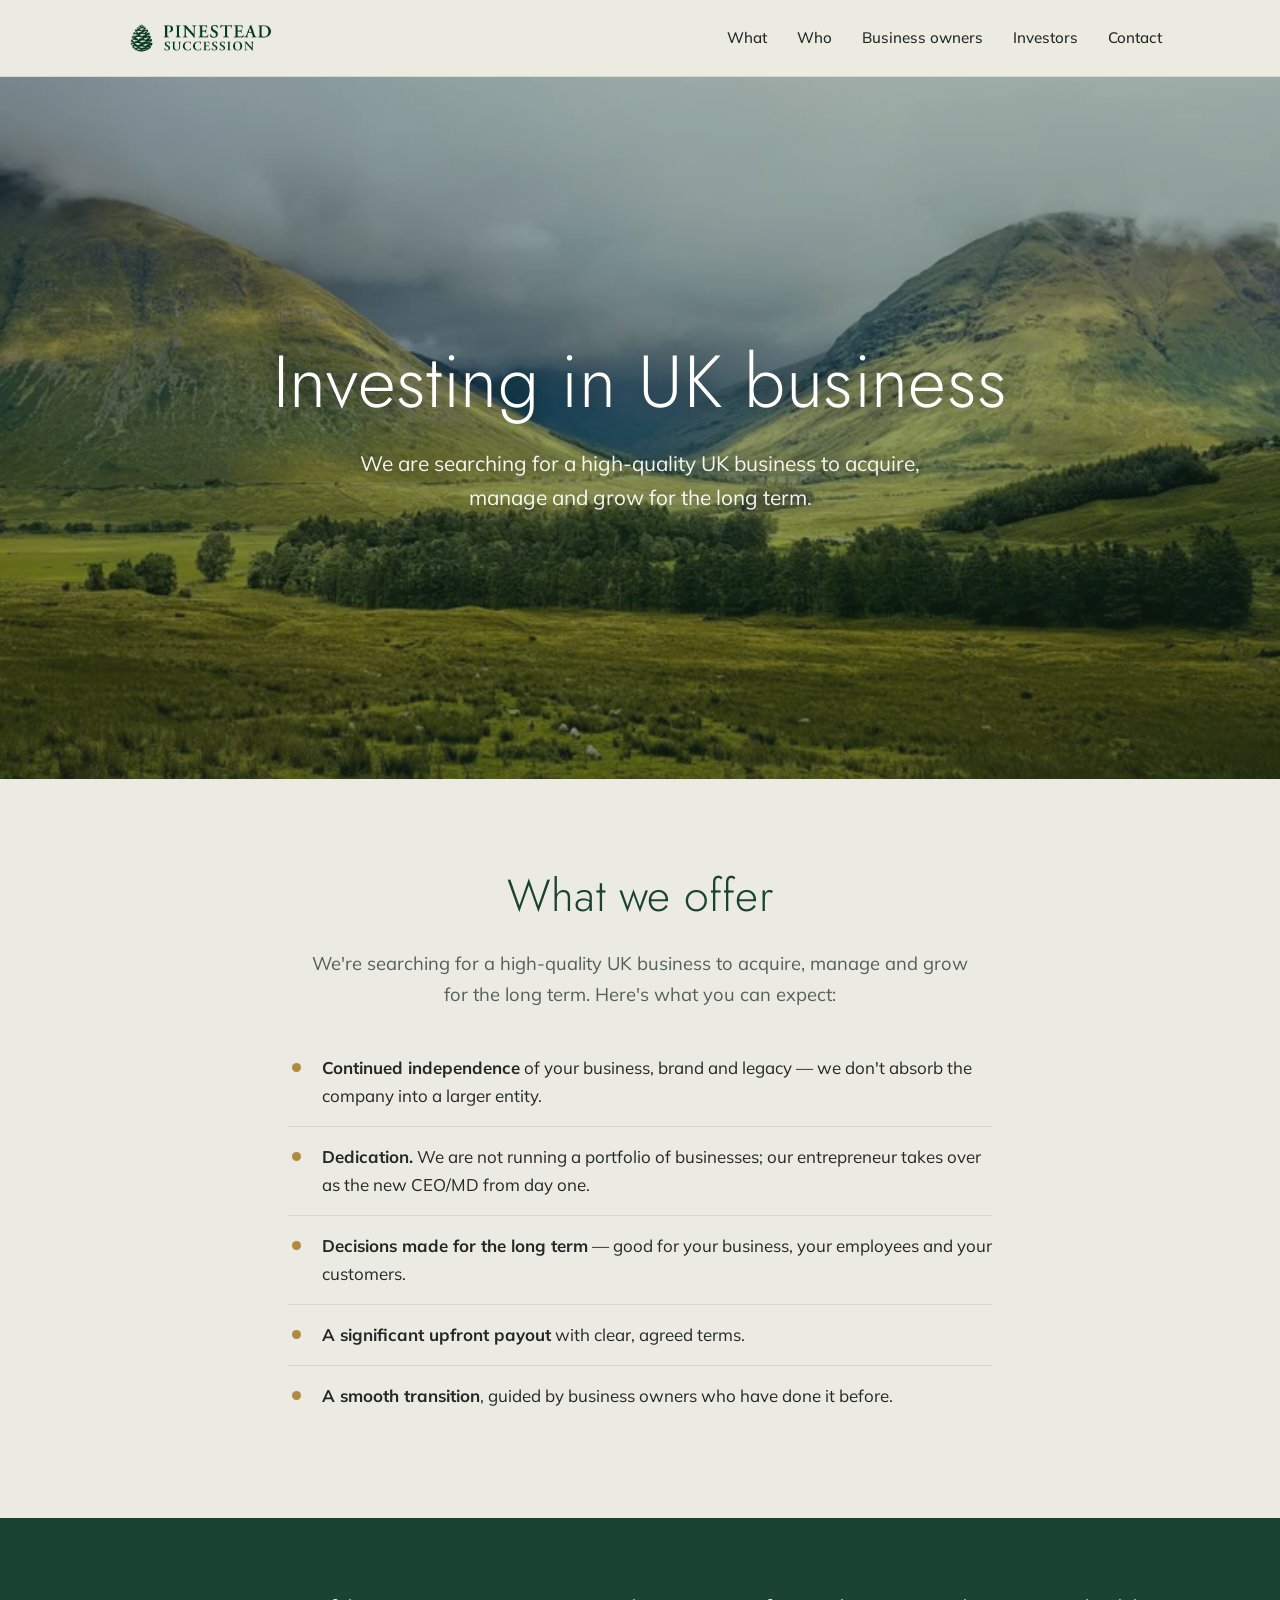
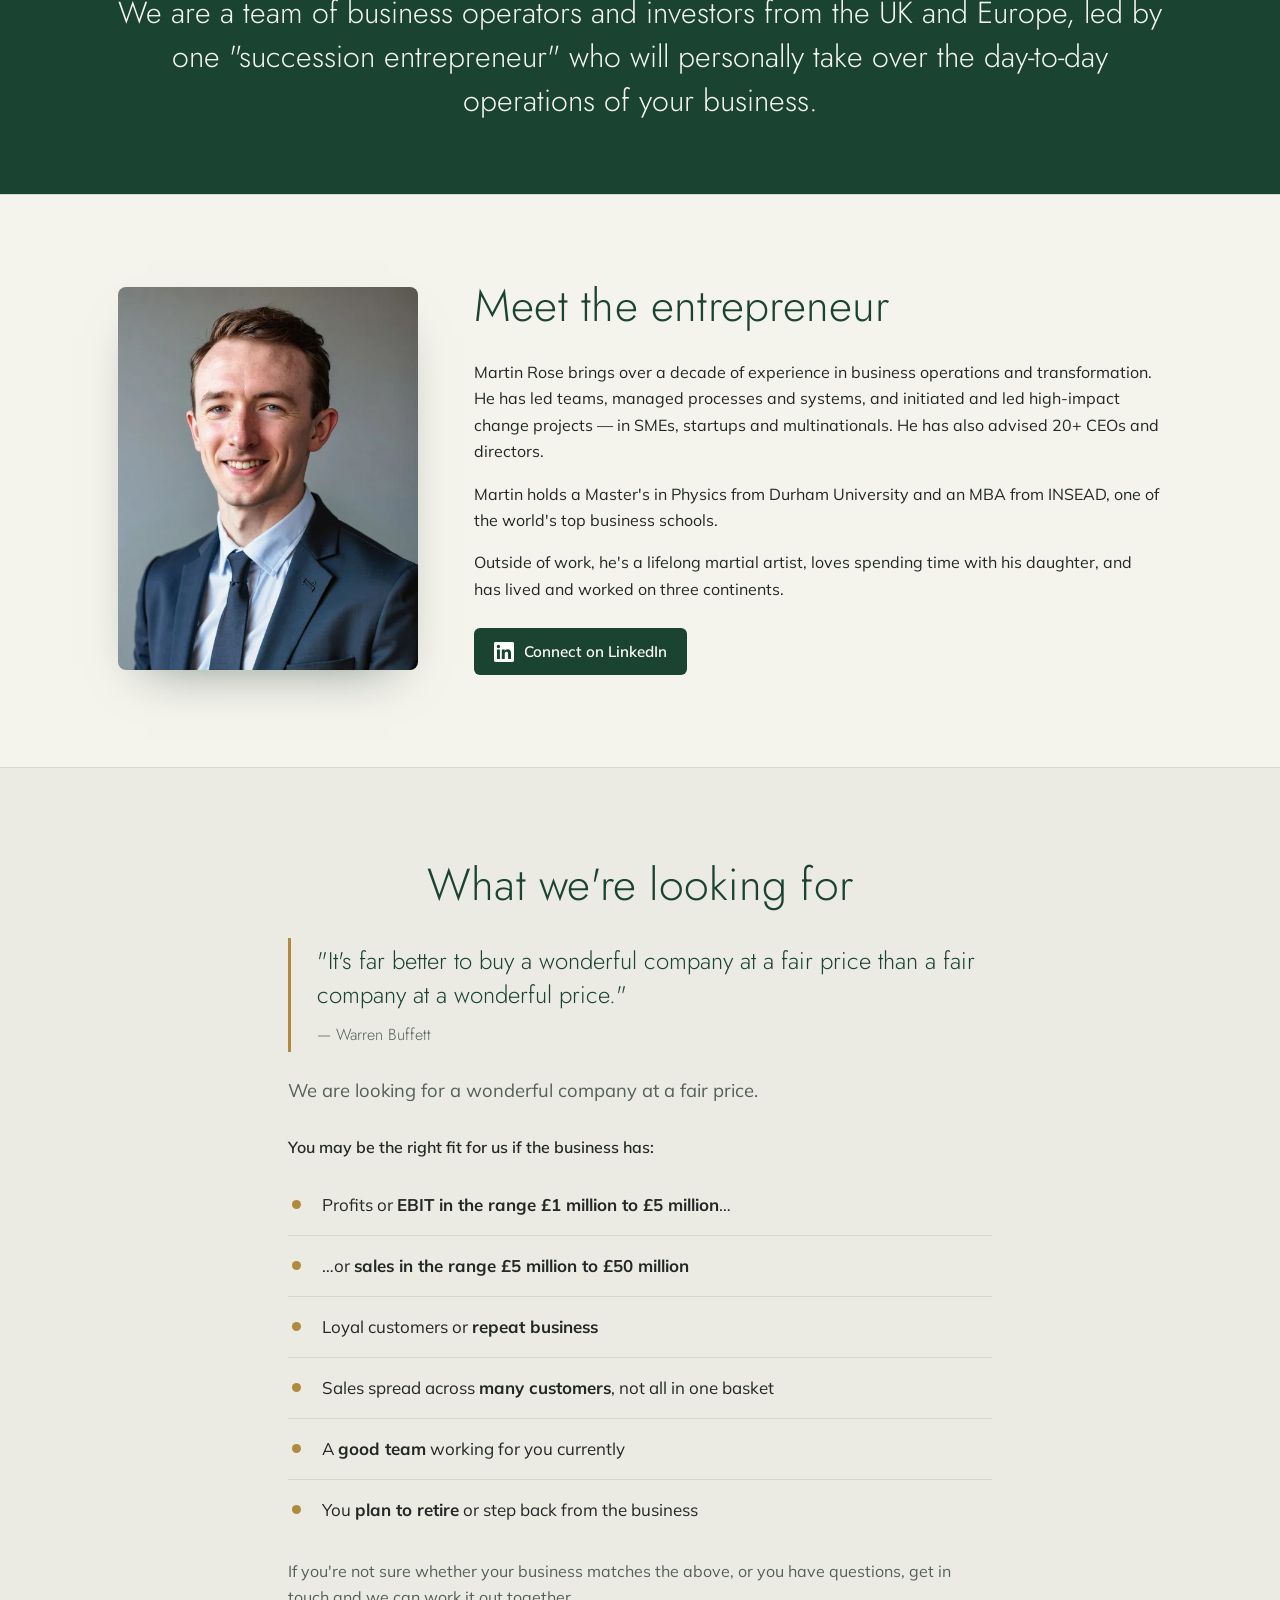
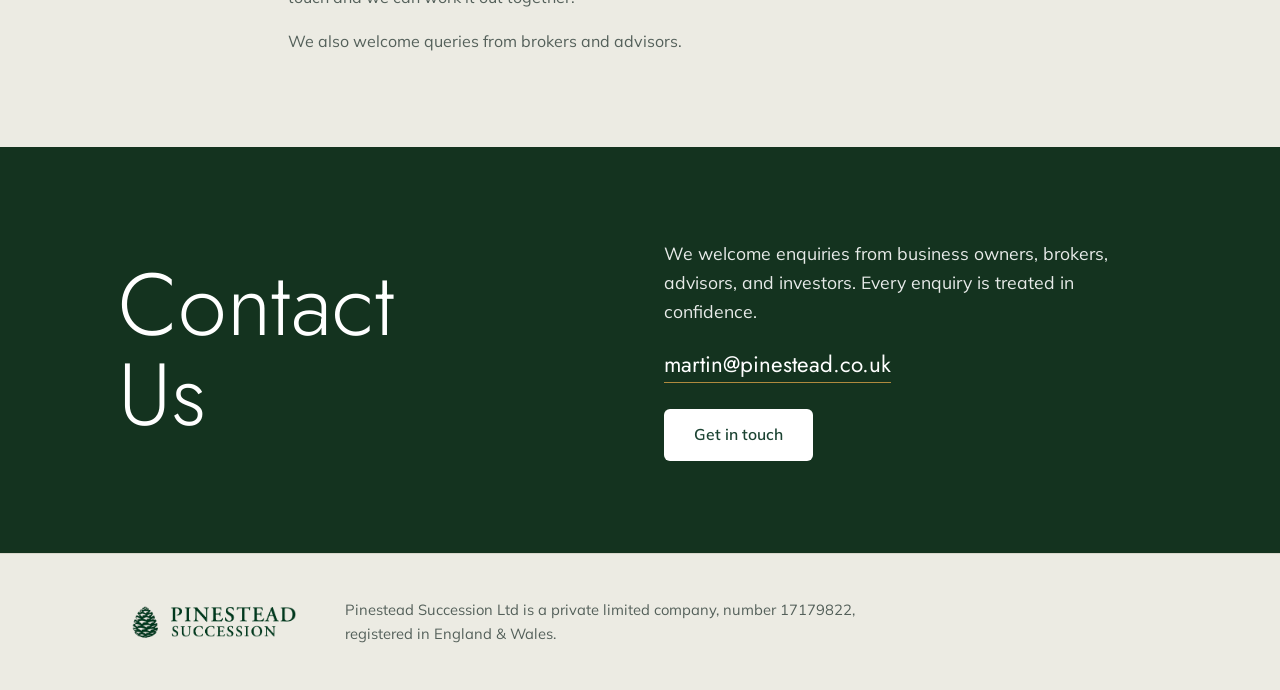
==== index.html @ ca2879f0 "Initial Pinestead Succession site Static HTML/CSS site to replace the Squarespace build: - Home (Wha" ====
<!DOCTYPE html>
<html lang="en">
<head>
  <meta charset="UTF-8" />
  <meta name="viewport" content="width=device-width, initial-scale=1.0" />
  <title>Pinestead Succession — Investing in UK business</title>
  <meta name="description" content="Pinestead Succession is searching for a high-quality UK business to acquire, manage and grow for the long term." />
  <link rel="icon" href="assets/pinestead-favicon.png" />
  <link rel="preconnect" href="https://fonts.googleapis.com" />
  <link rel="preconnect" href="https://fonts.gstatic.com" crossorigin />
  <link href="https://fonts.googleapis.com/css2?family=Jost:wght@300;400;500&family=Mulish:wght@400;500;600;700&display=swap" rel="stylesheet" />
  <link rel="stylesheet" href="styles.css" />
</head>
<body>
  <header class="site-header">
    <div class="container nav-inner">
      <a class="brand" href="#top" aria-label="Pinestead Succession home">
        <img src="assets/pinestead-horizontal.png" alt="Pinestead Succession" class="brand-logo" />
      </a>
      <nav class="nav" aria-label="Primary">
        <a href="#what">What</a>
        <a href="#who">Who</a>
        <a href="#business">Business owners</a>
        <a href="investors.html">Investors</a>
        <a href="#contact">Contact</a>
      </nav>
    </div>
  </header>

  <main id="top">
    <!-- Hero -->
    <section class="hero" style="--hero-image: url('assets/index_background.webp');">
      <div class="hero-overlay"></div>
      <div class="container hero-inner">
        <h1>Investing in UK business</h1>
        <p class="hero-sub">
          We are searching for a high-quality UK business to acquire, manage
          and grow for the long term.
        </p>
      </div>
    </section>

    <!-- What we offer -->
    <section id="what" class="section">
      <div class="container narrow">
        <h2 class="centered">What we offer</h2>
        <p class="intro centered">
          We're searching for a high-quality UK business to acquire, manage and
          grow for the long term. Here's what you can expect:
        </p>
        <ul class="feature-list">
          <li>
            <strong>Continued independence</strong> of your business, brand and
            legacy — we don't absorb the company into a larger entity.
          </li>
          <li>
            <strong>Dedication.</strong> We are not running a portfolio of
            businesses; our entrepreneur takes over as the new CEO/MD from day one.
          </li>
          <li>
            <strong>Decisions made for the long term</strong> — good for your
            business, your employees and your customers.
          </li>
          <li>
            <strong>A significant upfront payout</strong> with clear, agreed terms.
          </li>
          <li>
            <strong>A smooth transition</strong>, guided by business owners who
            have done it before.
          </li>
        </ul>
      </div>
    </section>

    <!-- Team band -->
    <section class="band">
      <div class="container">
        <p class="band-text">
          We are a team of business operators and investors from the UK and
          Europe, led by one "succession entrepreneur" who will personally take
          over the day-to-day operations of your business.
        </p>
      </div>
    </section>

    <!-- Who -->
    <section id="who" class="section section-paper">
      <div class="container who-inner">
        <figure class="who-photo">
          <img src="assets/martin-headshot-orig.webp" alt="Martin Rose, Succession Entrepreneur" />
        </figure>
        <div class="who-text">
          <h2>Meet the entrepreneur</h2>
          <p>
            Martin Rose brings over a decade of experience in business operations
            and transformation. He has led teams, managed processes and systems,
            and initiated and led high-impact change projects — in SMEs, startups
            and multinationals. He has also advised 20+ CEOs and directors.
          </p>
          <p>
            Martin holds a Master's in Physics from Durham University and an MBA
            from INSEAD, one of the world's top business schools.
          </p>
          <p>
            Outside of work, he's a lifelong martial artist, loves spending time
            with his daughter, and has lived and worked on three continents.
          </p>
          <a class="linkedin-btn" href="https://www.linkedin.com/in/pinestead" target="_blank" rel="noopener" aria-label="Martin Rose on LinkedIn">
            <svg viewBox="0 0 24 24" width="20" height="20" fill="currentColor" aria-hidden="true"><path d="M20.45 20.45h-3.56v-5.57c0-1.33-.02-3.04-1.85-3.04-1.85 0-2.14 1.45-2.14 2.94v5.67H9.34V9h3.42v1.56h.05c.48-.9 1.64-1.85 3.37-1.85 3.6 0 4.27 2.37 4.27 5.45v6.29zM5.34 7.43a2.06 2.06 0 1 1 0-4.12 2.06 2.06 0 0 1 0 4.12zM7.12 20.45H3.55V9h3.57v11.45zM22.22 0H1.77C.79 0 0 .77 0 1.72v20.56C0 23.23.79 24 1.77 24h20.45c.98 0 1.78-.77 1.78-1.72V1.72C24 .77 23.2 0 22.22 0z"/></svg>
            Connect on LinkedIn
          </a>
        </div>
      </div>
    </section>

    <!-- What we're looking for -->
    <section id="business" class="section">
      <div class="container narrow">
        <h2 class="centered">What we're looking for</h2>
        <blockquote class="pull-quote">
          "It's far better to buy a wonderful company at a fair price than a fair
          company at a wonderful price."
          <cite>— Warren Buffett</cite>
        </blockquote>
        <p class="intro">We are looking for a wonderful company at a fair price.</p>
        <p class="lead-in">You may be the right fit for us if the business has:</p>
        <ul class="feature-list">
          <li>Profits or <strong>EBIT in the range £1 million to £5 million</strong>…</li>
          <li>…or <strong>sales in the range £5 million to £50 million</strong></li>
          <li>Loyal customers or <strong>repeat business</strong></li>
          <li>Sales spread across <strong>many customers</strong>, not all in one basket</li>
          <li>A <strong>good team</strong> working for you currently</li>
          <li>You <strong>plan to retire</strong> or step back from the business</li>
        </ul>
        <p class="note">
          If you're not sure whether your business matches the above, or you have
          questions, get in touch and we can work it out together.
        </p>
        <p class="note">We also welcome queries from brokers and advisors.</p>
      </div>
    </section>

    <!-- Contact -->
    <section id="contact" class="section contact">
      <div class="container contact-inner">
        <h2 class="contact-title">Contact<br />Us</h2>
        <div class="contact-body">
          <p>
            We welcome enquiries from business owners, brokers, advisors, and
            investors. Every enquiry is treated in confidence.
          </p>
          <p class="contact-email-line">
            <a id="contact-email" class="contact-email" href="#">Loading email…</a>
            <noscript>Email: martin [at] pinestead [dot] co [dot] uk</noscript>
          </p>
          <a id="contact-btn" class="btn btn-light" href="#">Get in touch</a>
        </div>
      </div>
    </section>
  </main>

  <footer class="site-footer">
    <div class="container footer-inner">
      <img src="assets/pinestead-horizontal.png" alt="Pinestead Succession" class="footer-logo" />
      <p class="footer-legal">
        Pinestead Succession Ltd is a private limited company, number 17179822, registered in England &amp; Wales.
      </p>
    </div>
  </footer>

  <script>
    // Assemble the contact address in-browser.
    (function () {
      var user = 'martin';
      var domain = 'pinestead' + '.co' + '.uk';
      var addr = user + '@' + domain;
      var mailto = 'mailto:' + addr + '?subject=' + encodeURIComponent('Enquiry via pinestead.co.uk');

      var link = document.getElementById('contact-email');
      if (link) { link.textContent = addr; link.setAttribute('href', mailto); }

      var btn = document.getElementById('contact-btn');
      if (btn) { btn.setAttribute('href', mailto); }
    })();
  </script>
</body>
</html>
---- styles.css ----
:root {
  --green: #1b4332;
  --green-deep: #14331f;
  --cream: #ecebe3;
  --paper: #f4f3ec;
  --ink: #232826;
  --muted: #54605a;
  --accent: #b08a3e;        /* brass accent — change or remove freely */
  --line: #d9d7cb;
  --max: 1100px;
  --narrow: 760px;
  --shadow: 0 22px 50px -28px rgba(20, 51, 31, 0.55);
}

* { box-sizing: border-box; }
html { scroll-behavior: smooth; }

body {
  margin: 0;
  font-family: "Mulish", system-ui, -apple-system, "Segoe UI", sans-serif;
  color: var(--ink);
  background: var(--cream);
  line-height: 1.65;
  -webkit-font-smoothing: antialiased;
}

h1, h2, h3, .contact-title {
  font-family: "Jost", system-ui, sans-serif;
  font-weight: 300;
  line-height: 1.12;
  letter-spacing: 0.005em;
  color: var(--green);
}

a { color: var(--green); }

.container { width: 100%; max-width: var(--max); margin: 0 auto; padding: 0 28px; }
.narrow { max-width: var(--narrow); }
.centered { text-align: center; }

/* Header / nav */
.site-header {
  position: sticky;
  top: 0;
  z-index: 50;
  background: rgba(236, 235, 227, 0.9);
  backdrop-filter: saturate(140%) blur(10px);
  border-bottom: 1px solid var(--line);
}
.nav-inner { display: flex; align-items: center; justify-content: space-between; height: 76px; gap: 24px; }
.brand { display: inline-flex; align-items: center; }
.brand-logo { height: 38px; width: auto; display: block; }
.nav { display: flex; align-items: center; gap: 30px; }
.nav a {
  text-decoration: none;
  color: var(--ink);
  font-size: 0.95rem;
  font-weight: 500;
  transition: color 0.15s ease;
}
.nav a:hover { color: var(--accent); }

/* Hero */
.hero {
  position: relative;
  min-height: 78vh;
  display: flex;
  align-items: center;
  background-image: var(--hero-image);
  background-size: cover;
  background-position: center;
}
.hero-overlay {
  position: absolute;
  inset: 0;
  background: linear-gradient(180deg, rgba(20, 51, 31, 0.35) 0%, rgba(20, 40, 26, 0.55) 100%);
}
.hero-inner { position: relative; text-align: center; padding: 80px 28px; max-width: 860px; }
.hero h1 {
  color: #fff;
  font-size: clamp(2.6rem, 6.5vw, 4.6rem);
  font-weight: 300;
  margin: 0 0 22px;
  text-shadow: 0 2px 24px rgba(0, 0, 0, 0.35);
}
.hero-sub {
  color: rgba(255, 255, 255, 0.94);
  font-size: clamp(1.05rem, 2.2vw, 1.3rem);
  max-width: 620px;
  margin: 0 auto;
  text-shadow: 0 1px 16px rgba(0, 0, 0, 0.4);
}

/* Sections */
.section { padding: 92px 0; }
.section-paper { background: var(--paper); border-top: 1px solid var(--line); border-bottom: 1px solid var(--line); }
h2 { font-size: clamp(1.9rem, 4vw, 2.8rem); margin: 0 0 28px; }
.intro { font-size: 1.15rem; color: var(--muted); margin: 0 0 28px; }
.intro.centered { margin-left: auto; margin-right: auto; max-width: 60ch; }
.lead-in { font-weight: 600; margin: 28px 0 14px; }
.note { color: var(--muted); margin: 18px 0 0; }

/* Feature / criteria list */
.feature-list { list-style: none; padding: 0; margin: 0; }
.feature-list li {
  position: relative;
  padding: 16px 0 16px 34px;
  border-bottom: 1px solid var(--line);
  font-size: 1.06rem;
}
.feature-list li:last-child { border-bottom: 0; }
.feature-list li::before {
  content: "";
  position: absolute;
  left: 4px;
  top: 25px;
  width: 9px;
  height: 9px;
  border-radius: 50%;
  background: var(--accent);
}
.feature-list strong { color: var(--ink); font-weight: 700; }

/* Pull quote */
.pull-quote {
  margin: 0 0 24px;
  padding: 6px 0 6px 26px;
  border-left: 3px solid var(--accent);
  font-family: "Jost", sans-serif;
  font-weight: 300;
  font-size: 1.5rem;
  line-height: 1.4;
  color: var(--green);
}
.pull-quote cite { display: block; font-size: 1rem; font-style: normal; color: var(--muted); margin-top: 12px; }

/* Team band */
.band { background: var(--green); padding: 72px 0; }
.band-text {
  color: rgba(255, 255, 255, 0.95);
  font-family: "Jost", sans-serif;
  font-weight: 300;
  font-size: clamp(1.3rem, 3vw, 1.9rem);
  line-height: 1.45;
  text-align: center;
  max-width: 60ch;
  margin: 0 auto;
}

/* Who / entrepreneur */
.who-inner { display: grid; grid-template-columns: 300px 1fr; gap: 56px; align-items: start; }
.who-photo { margin: 0; }
.who-photo img {
  width: 100%;
  border-radius: 8px;
  display: block;
  box-shadow: var(--shadow);
}
.who-text h2 { margin-top: -6px; }
.who-text p { margin: 0 0 16px; }
.linkedin-btn {
  display: inline-flex;
  align-items: center;
  gap: 10px;
  margin-top: 10px;
  padding: 11px 20px;
  border-radius: 6px;
  background: var(--green);
  color: #fff;
  text-decoration: none;
  font-weight: 600;
  font-size: 0.95rem;
  transition: background 0.15s ease, transform 0.12s ease;
}
.linkedin-btn:hover { background: var(--green-deep); transform: translateY(-1px); }

/* Contact */
.contact { background: var(--green-deep); }
.contact-inner { display: grid; grid-template-columns: 1fr 1fr; gap: 48px; align-items: center; }
.contact-title { color: #fff; font-size: clamp(3rem, 8vw, 5.5rem); font-weight: 300; margin: 0; line-height: 1.02; }
.contact-body p { color: rgba(255, 255, 255, 0.9); font-size: 1.1rem; margin: 0 0 20px; }
.contact-email-line { margin-bottom: 26px !important; }
.contact-email {
  color: #fff;
  font-family: "Jost", sans-serif;
  font-size: 1.4rem;
  text-decoration: none;
  border-bottom: 1px solid var(--accent);
  padding-bottom: 2px;
}
.contact-email:hover { color: var(--accent); }

/* Investor principles */
.principles { display: grid; grid-template-columns: repeat(3, 1fr); gap: 40px; margin-top: 48px; }
.principle { text-align: left; }
.principle-num {
  display: block;
  font-family: "Jost", sans-serif;
  font-weight: 300;
  font-size: 2.6rem;
  color: var(--accent);
  line-height: 1;
  margin-bottom: 14px;
}
.principle h3 { font-size: 1.35rem; font-weight: 400; margin: 0 0 10px; }
.principle p { margin: 0; color: var(--muted); }
@media (max-width: 720px) {
  .principles { grid-template-columns: 1fr; gap: 28px; }
}

/* Buttons */
.btn {
  display: inline-block;
  padding: 13px 30px;
  border-radius: 6px;
  font-weight: 600;
  font-size: 0.98rem;
  text-decoration: none;
  transition: transform 0.12s ease, background 0.15s ease;
}
.btn:hover { transform: translateY(-1px); }
.btn-light { background: #fff; color: var(--green); }
.btn-light:hover { background: var(--cream); }

/* Footer */
.site-footer { background: var(--cream); padding: 44px 0; border-top: 1px solid var(--line); }
.footer-inner { display: flex; align-items: center; gap: 32px; flex-wrap: wrap; }
.footer-logo { height: 44px; width: auto; }
.footer-legal { margin: 0; color: var(--muted); font-size: 0.92rem; max-width: 60ch; }

/* Responsive */
@media (max-width: 820px) {
  .who-inner { grid-template-columns: 1fr; gap: 32px; }
  .who-photo { max-width: 260px; }
  .contact-inner { grid-template-columns: 1fr; gap: 24px; }
  .contact-title { font-size: clamp(2.6rem, 14vw, 4rem); }
}
@media (max-width: 600px) {
  .section { padding: 64px 0; }
  .nav { gap: 18px; }
  .nav a { font-size: 0.9rem; }
  /* Drop the three home-section anchors; keep Investors (other real page)
     and Contact. The logo still links home. */
  .nav a:nth-child(1),
  .nav a:nth-child(2),
  .nav a:nth-child(3) { display: none; }
  .brand-logo { height: 32px; }
}
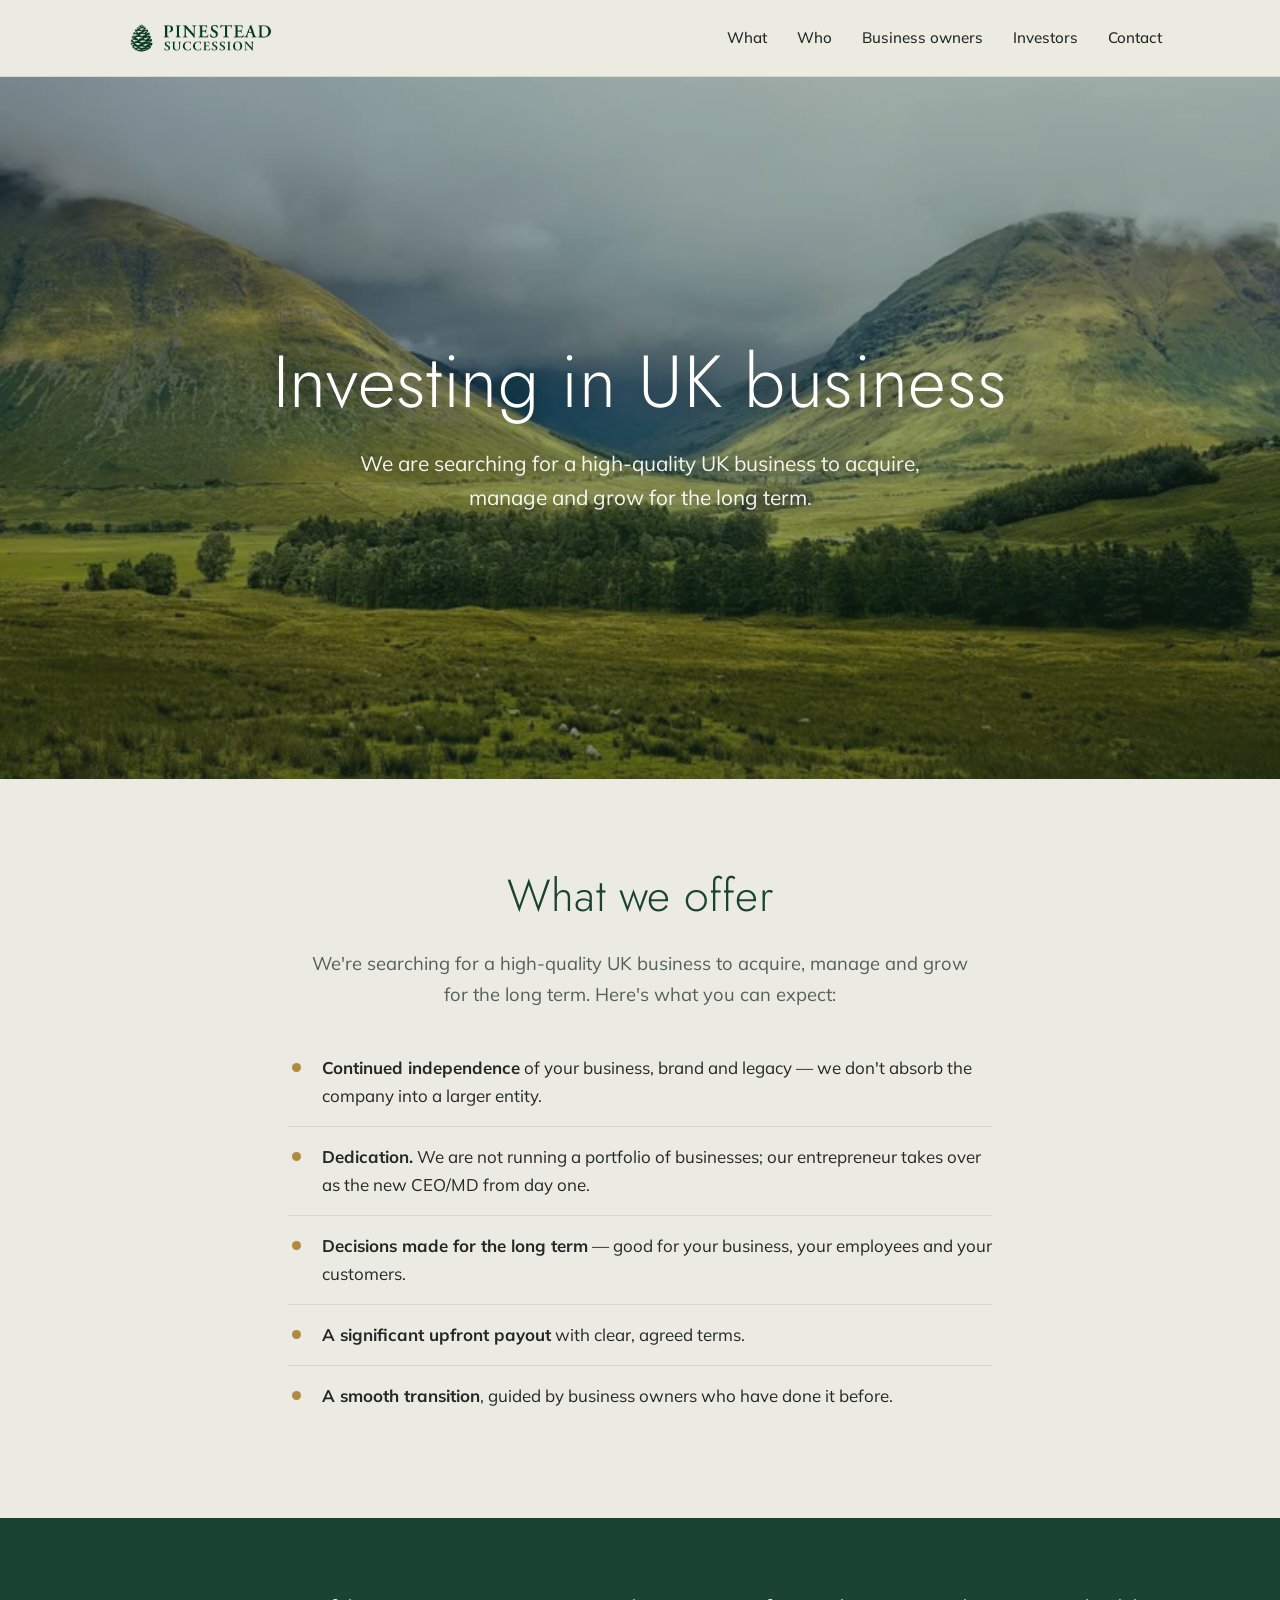
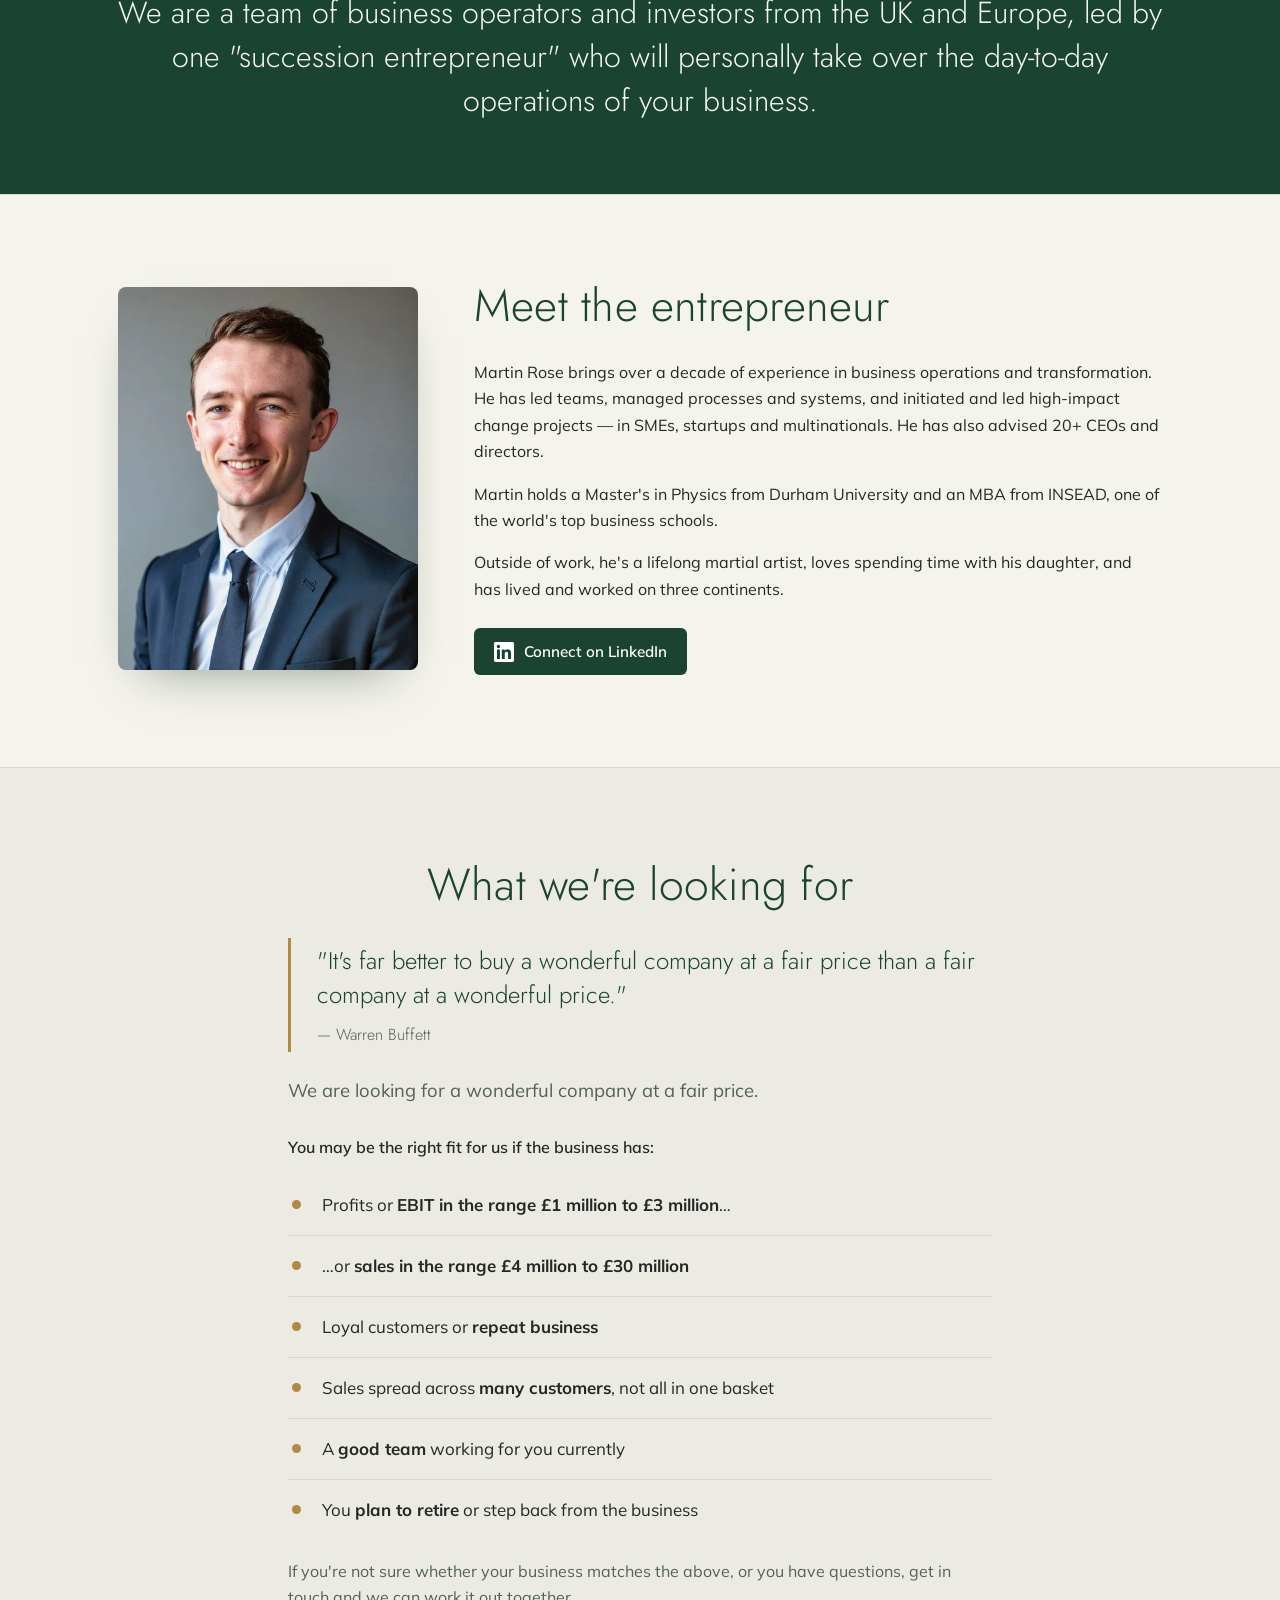
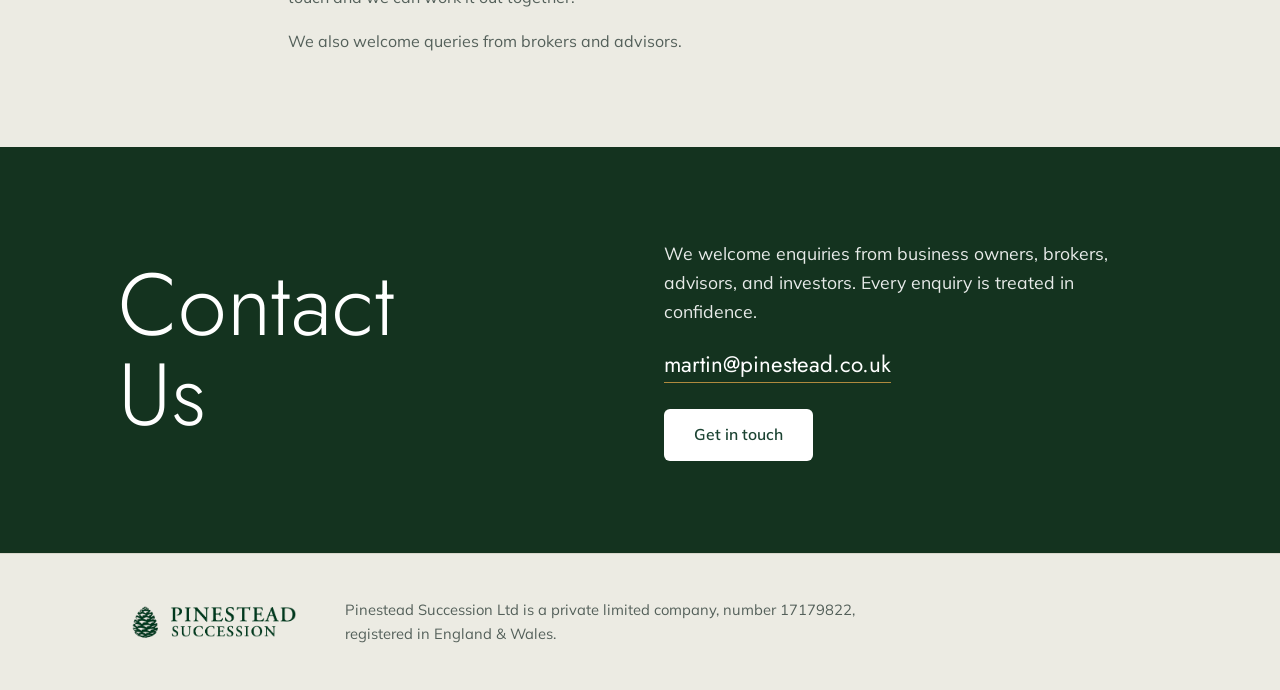
==== commit ca99cf70: "Fix homepage title, meta description, social tags, deal ranges - Title back to "Pinestead Succession" ====
--- a/index.html
+++ b/index.html
@@ -3,9 +3,44 @@
 <head>
   <meta charset="UTF-8" />
   <meta name="viewport" content="width=device-width, initial-scale=1.0" />
-  <title>Pinestead Succession — Investing in UK business</title>
-  <meta name="description" content="Pinestead Succession is searching for a high-quality UK business to acquire, manage and grow for the long term." />
+  <title>Pinestead Succession | Seeking Your UK Business</title>
+  <meta name="description" content="Pinestead Succession acquires and grows a single high-quality UK business for the long term, led by a dedicated entrepreneur. We welcome enquiries from business owners, brokers, advisers and investors." />
+  <link rel="canonical" href="https://www.pinestead.co.uk/" />
   <link rel="icon" href="assets/pinestead-favicon.png" />
+
+  <!-- Open Graph / social sharing -->
+  <meta property="og:type" content="website" />
+  <meta property="og:site_name" content="Pinestead Succession" />
+  <meta property="og:title" content="Pinestead Succession | Seeking Your UK Business" />
+  <meta property="og:description" content="Acquiring and growing a high-quality UK business for the long term, led by a dedicated entrepreneur." />
+  <meta property="og:url" content="https://www.pinestead.co.uk/" />
+  <meta property="og:image" content="https://www.pinestead.co.uk/assets/pinestead-square.png" />
+  <meta property="og:image:width" content="1024" />
+  <meta property="og:image:height" content="1024" />
+  <meta property="og:image:alt" content="Pinestead Succession" />
+  <meta name="twitter:card" content="summary" />
+  <meta name="twitter:title" content="Pinestead Succession | Seeking Your UK Business" />
+  <meta name="twitter:description" content="Acquiring and growing a high-quality UK business for the long term, led by a dedicated entrepreneur." />
+  <meta name="twitter:image" content="https://www.pinestead.co.uk/assets/pinestead-square.png" />
+
+  <script type="application/ld+json">
+  {
+    "@context": "https://schema.org",
+    "@type": "WebSite",
+    "name": "Pinestead Succession",
+    "url": "https://www.pinestead.co.uk/"
+  }
+  </script>
+  <script type="application/ld+json">
+  {
+    "@context": "https://schema.org",
+    "@type": "Organization",
+    "name": "Pinestead Succession",
+    "legalName": "Pinestead Succession Ltd",
+    "url": "https://www.pinestead.co.uk/",
+    "logo": "https://www.pinestead.co.uk/assets/pinestead-square.png"
+  }
+  </script>
   <link rel="preconnect" href="https://fonts.googleapis.com" />
   <link rel="preconnect" href="https://fonts.gstatic.com" crossorigin />
   <link href="https://fonts.googleapis.com/css2?family=Jost:wght@300;400;500&family=Mulish:wght@400;500;600;700&display=swap" rel="stylesheet" />
@@ -125,8 +160,8 @@
         <p class="intro">We are looking for a wonderful company at a fair price.</p>
         <p class="lead-in">You may be the right fit for us if the business has:</p>
         <ul class="feature-list">
-          <li>Profits or <strong>EBIT in the range £1 million to £5 million</strong>…</li>
-          <li>…or <strong>sales in the range £5 million to £50 million</strong></li>
+          <li>Profits or <strong>EBIT in the range £1 million to £3 million</strong>…</li>
+          <li>…or <strong>sales in the range £4 million to £30 million</strong></li>
           <li>Loyal customers or <strong>repeat business</strong></li>
           <li>Sales spread across <strong>many customers</strong>, not all in one basket</li>
           <li>A <strong>good team</strong> working for you currently</li>
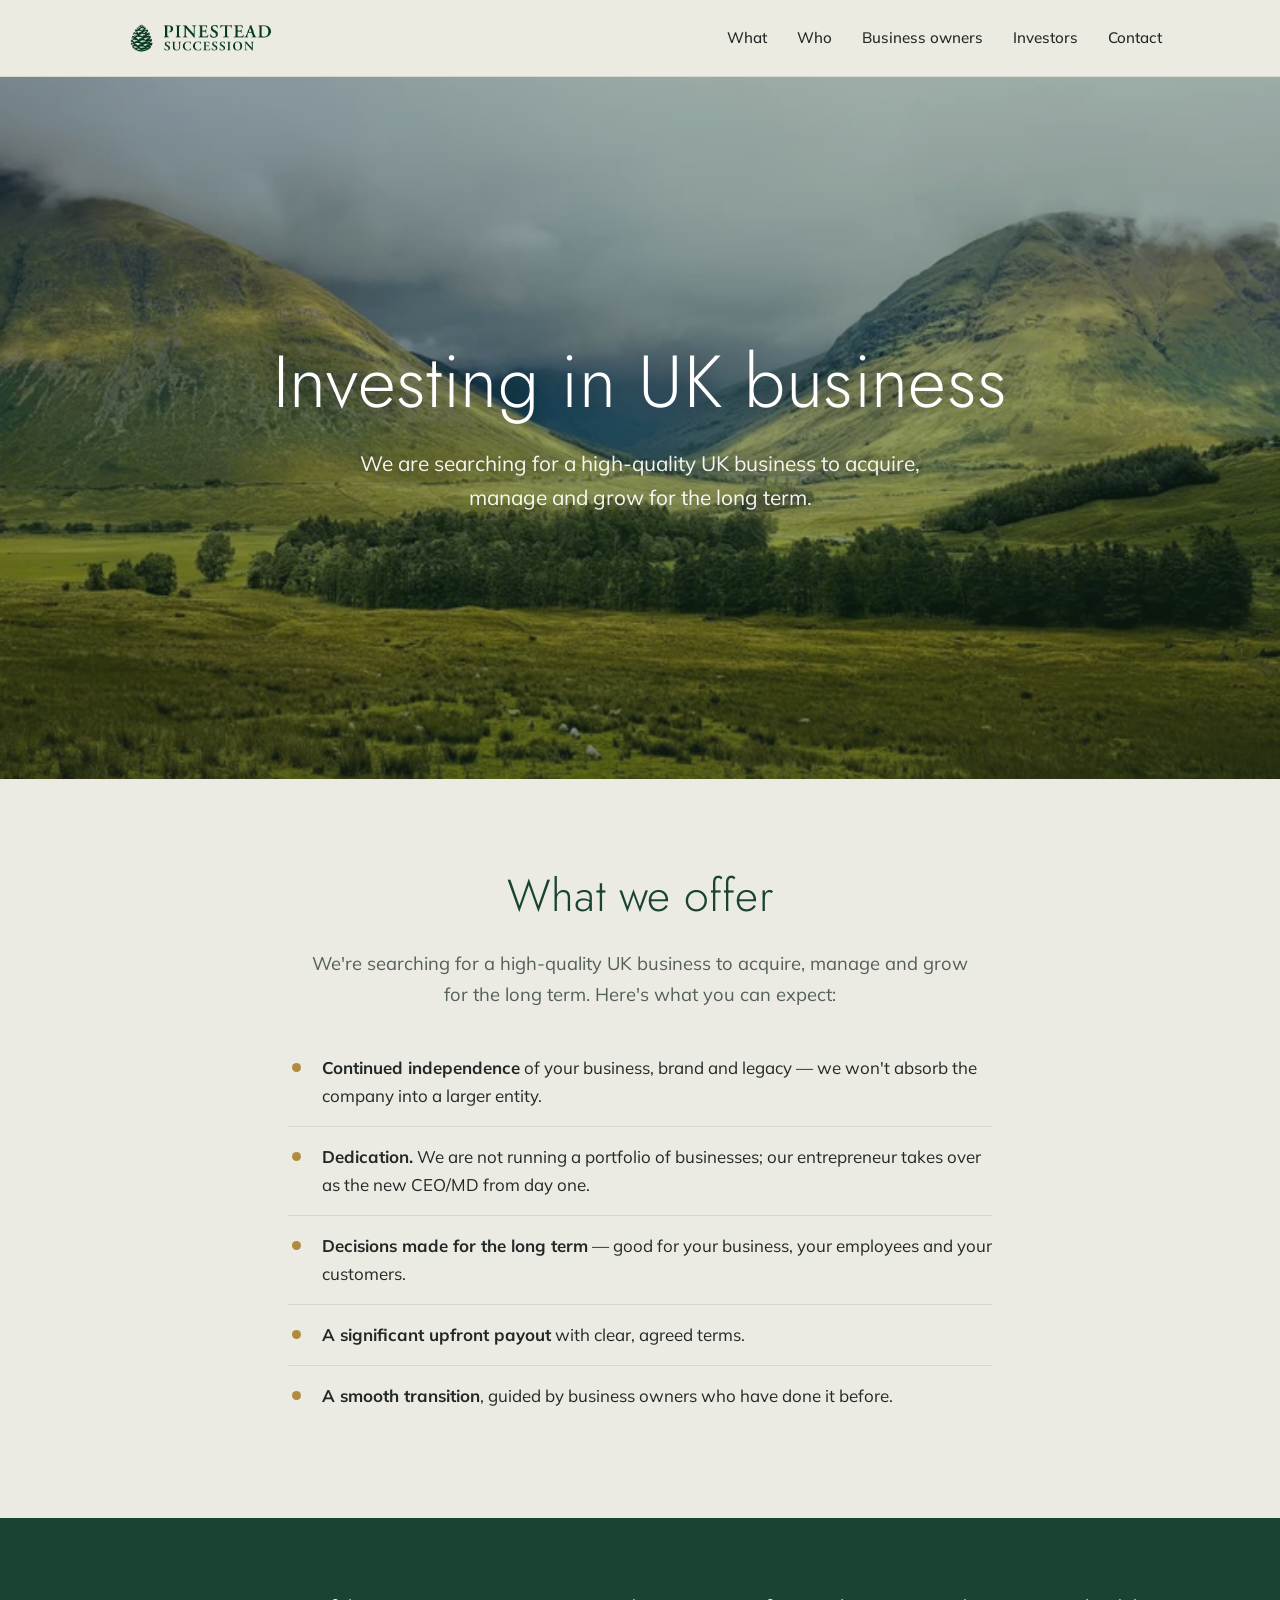
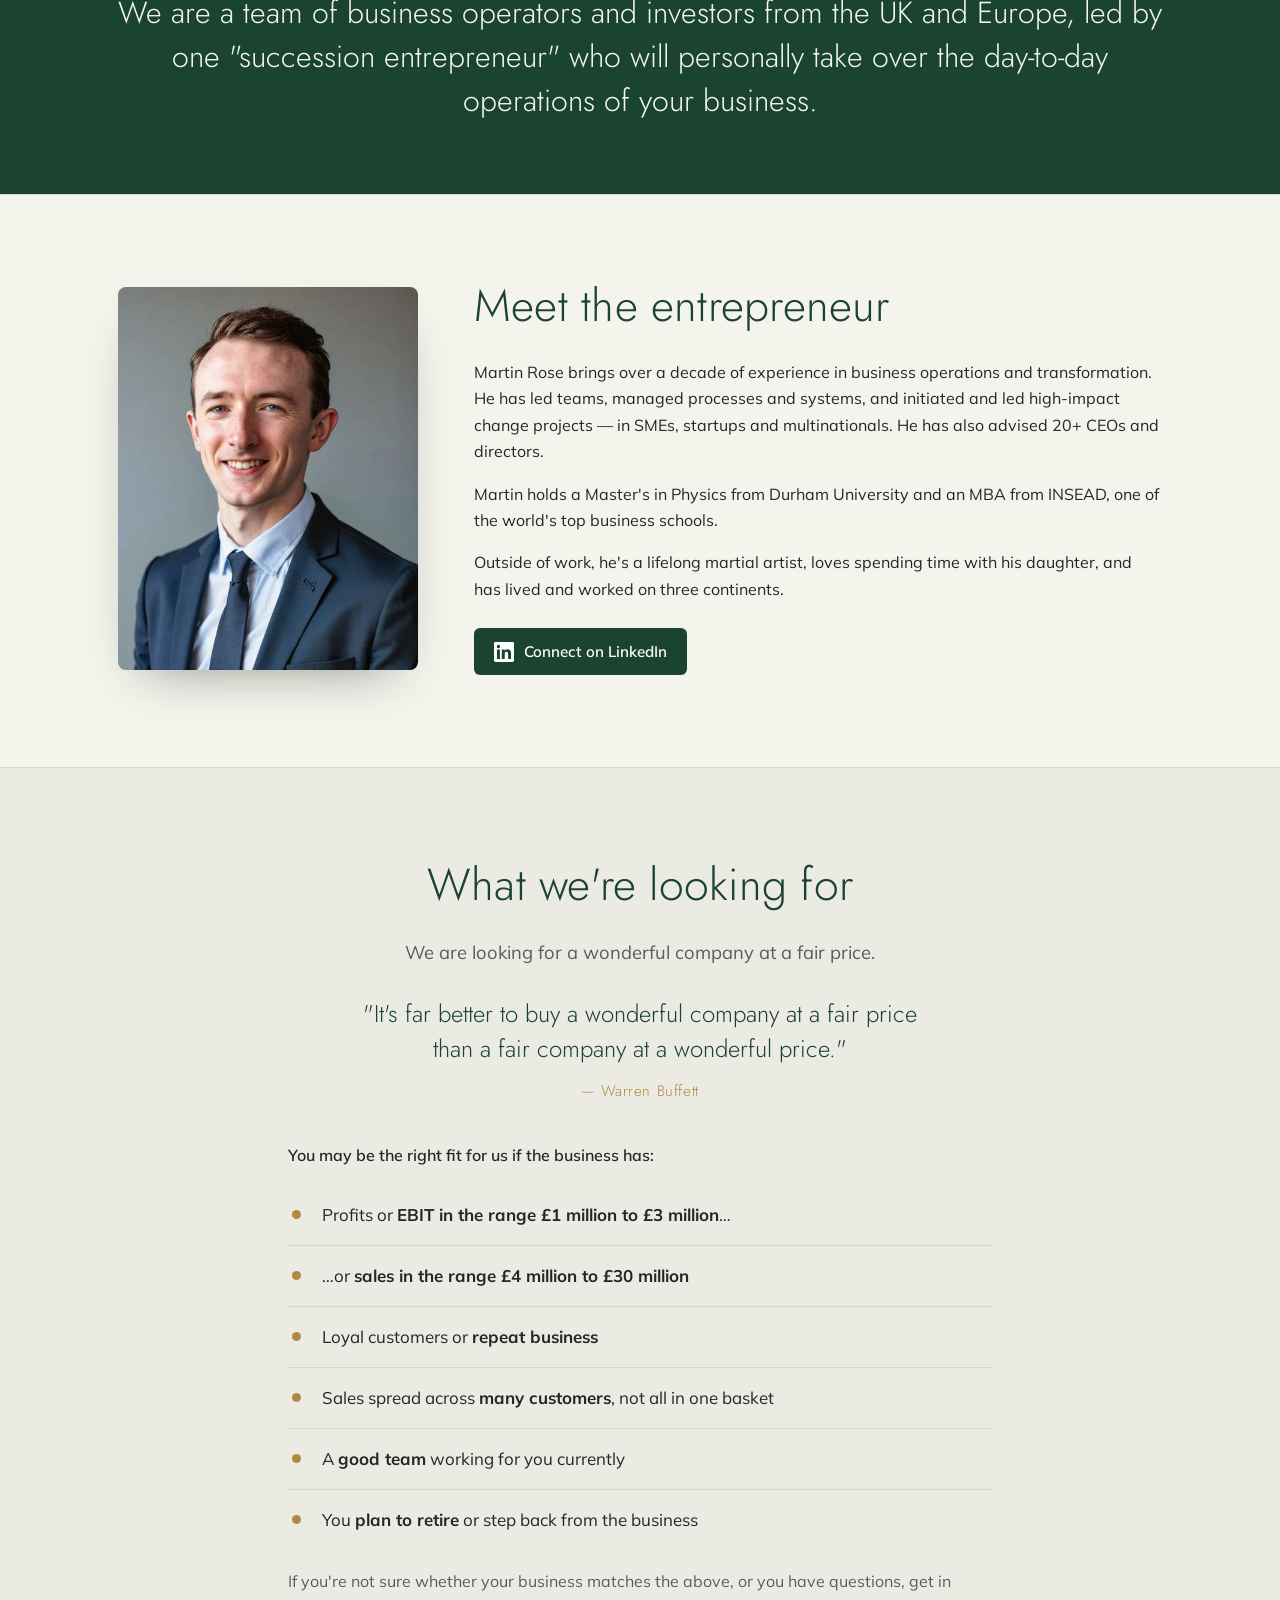
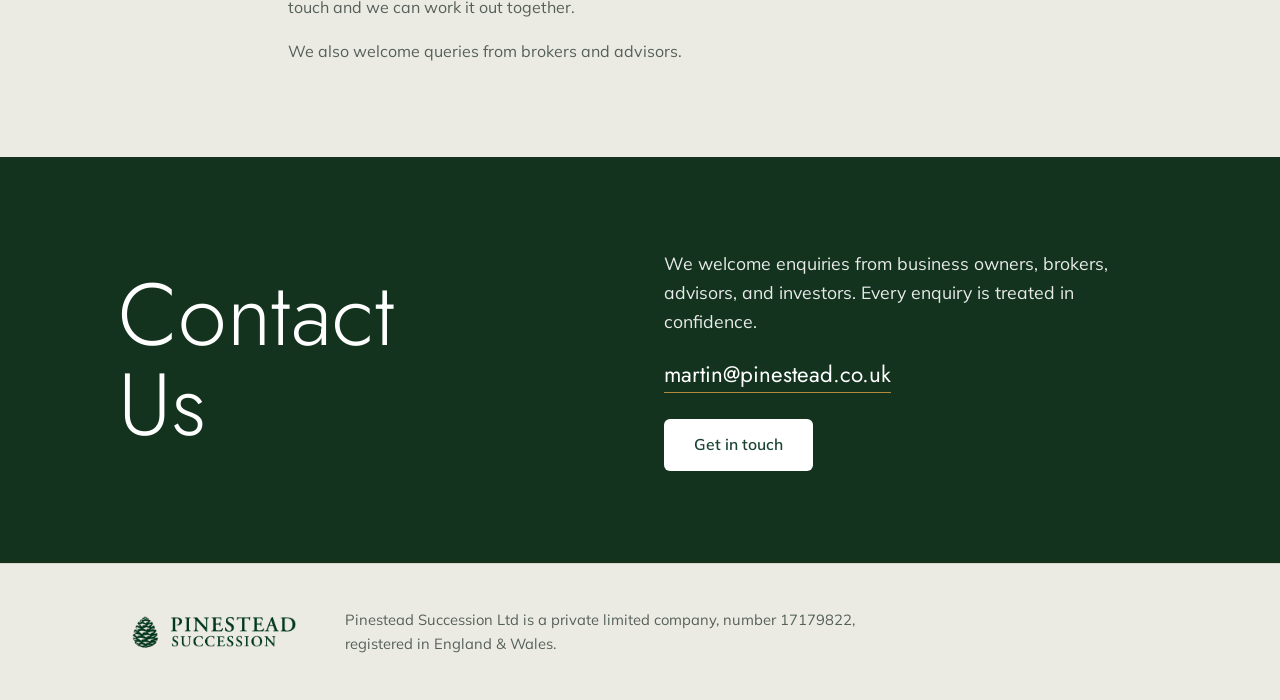
==== commit f56dbf66: "Tidy "What we're looking for" layout, scan subtext, social image - Centre the intro + Buffett quote " ====
--- a/index.html
+++ b/index.html
@@ -14,14 +14,14 @@
   <meta property="og:title" content="Pinestead Succession | Seeking Your UK Business" />
   <meta property="og:description" content="Acquiring and growing a high-quality UK business for the long term, led by a dedicated entrepreneur." />
   <meta property="og:url" content="https://www.pinestead.co.uk/" />
-  <meta property="og:image" content="https://www.pinestead.co.uk/assets/pinestead-square.png" />
-  <meta property="og:image:width" content="1024" />
-  <meta property="og:image:height" content="1024" />
+  <meta property="og:image" content="https://www.pinestead.co.uk/assets/pinestead-square-small.png" />
+  <meta property="og:image:width" content="480" />
+  <meta property="og:image:height" content="480" />
   <meta property="og:image:alt" content="Pinestead Succession" />
   <meta name="twitter:card" content="summary" />
   <meta name="twitter:title" content="Pinestead Succession | Seeking Your UK Business" />
   <meta name="twitter:description" content="Acquiring and growing a high-quality UK business for the long term, led by a dedicated entrepreneur." />
-  <meta name="twitter:image" content="https://www.pinestead.co.uk/assets/pinestead-square.png" />
+  <meta name="twitter:image" content="https://www.pinestead.co.uk/assets/pinestead-square-small.png" />
 
   <script type="application/ld+json">
   {
@@ -38,7 +38,7 @@
     "name": "Pinestead Succession",
     "legalName": "Pinestead Succession Ltd",
     "url": "https://www.pinestead.co.uk/",
-    "logo": "https://www.pinestead.co.uk/assets/pinestead-square.png"
+    "logo": "https://www.pinestead.co.uk/assets/pinestead-square-small.png"
   }
   </script>
   <link rel="preconnect" href="https://fonts.googleapis.com" />
@@ -86,7 +86,7 @@
         <ul class="feature-list">
           <li>
             <strong>Continued independence</strong> of your business, brand and
-            legacy — we don't absorb the company into a larger entity.
+            legacy — we won't absorb the company into a larger entity.
           </li>
           <li>
             <strong>Dedication.</strong> We are not running a portfolio of
@@ -152,12 +152,12 @@
     <section id="business" class="section">
       <div class="container narrow">
         <h2 class="centered">What we're looking for</h2>
+        <p class="intro centered">We are looking for a wonderful company at a fair price.</p>
         <blockquote class="pull-quote">
           "It's far better to buy a wonderful company at a fair price than a fair
           company at a wonderful price."
           <cite>— Warren Buffett</cite>
         </blockquote>
-        <p class="intro">We are looking for a wonderful company at a fair price.</p>
         <p class="lead-in">You may be the right fit for us if the business has:</p>
         <ul class="feature-list">
           <li>Profits or <strong>EBIT in the range £1 million to £3 million</strong>…</li>
--- a/styles.css
+++ b/styles.css
@@ -97,7 +97,7 @@
 h2 { font-size: clamp(1.9rem, 4vw, 2.8rem); margin: 0 0 28px; }
 .intro { font-size: 1.15rem; color: var(--muted); margin: 0 0 28px; }
 .intro.centered { margin-left: auto; margin-right: auto; max-width: 60ch; }
-.lead-in { font-weight: 600; margin: 28px 0 14px; }
+.lead-in { font-weight: 600; margin: 40px 0 16px; }
 .note { color: var(--muted); margin: 18px 0 0; }
 
 /* Feature / criteria list */
@@ -123,16 +123,17 @@
 
 /* Pull quote */
 .pull-quote {
-  margin: 0 0 24px;
-  padding: 6px 0 6px 26px;
-  border-left: 3px solid var(--accent);
+  margin: 0 auto 8px;
+  padding: 0;
+  max-width: 42ch;
+  text-align: center;
   font-family: "Jost", sans-serif;
   font-weight: 300;
   font-size: 1.5rem;
-  line-height: 1.4;
+  line-height: 1.45;
   color: var(--green);
 }
-.pull-quote cite { display: block; font-size: 1rem; font-style: normal; color: var(--muted); margin-top: 12px; }
+.pull-quote cite { display: block; font-size: 0.95rem; font-style: normal; color: var(--accent); margin-top: 14px; letter-spacing: 0.04em; }
 
 /* Team band */
 .band { background: var(--green); padding: 72px 0; }
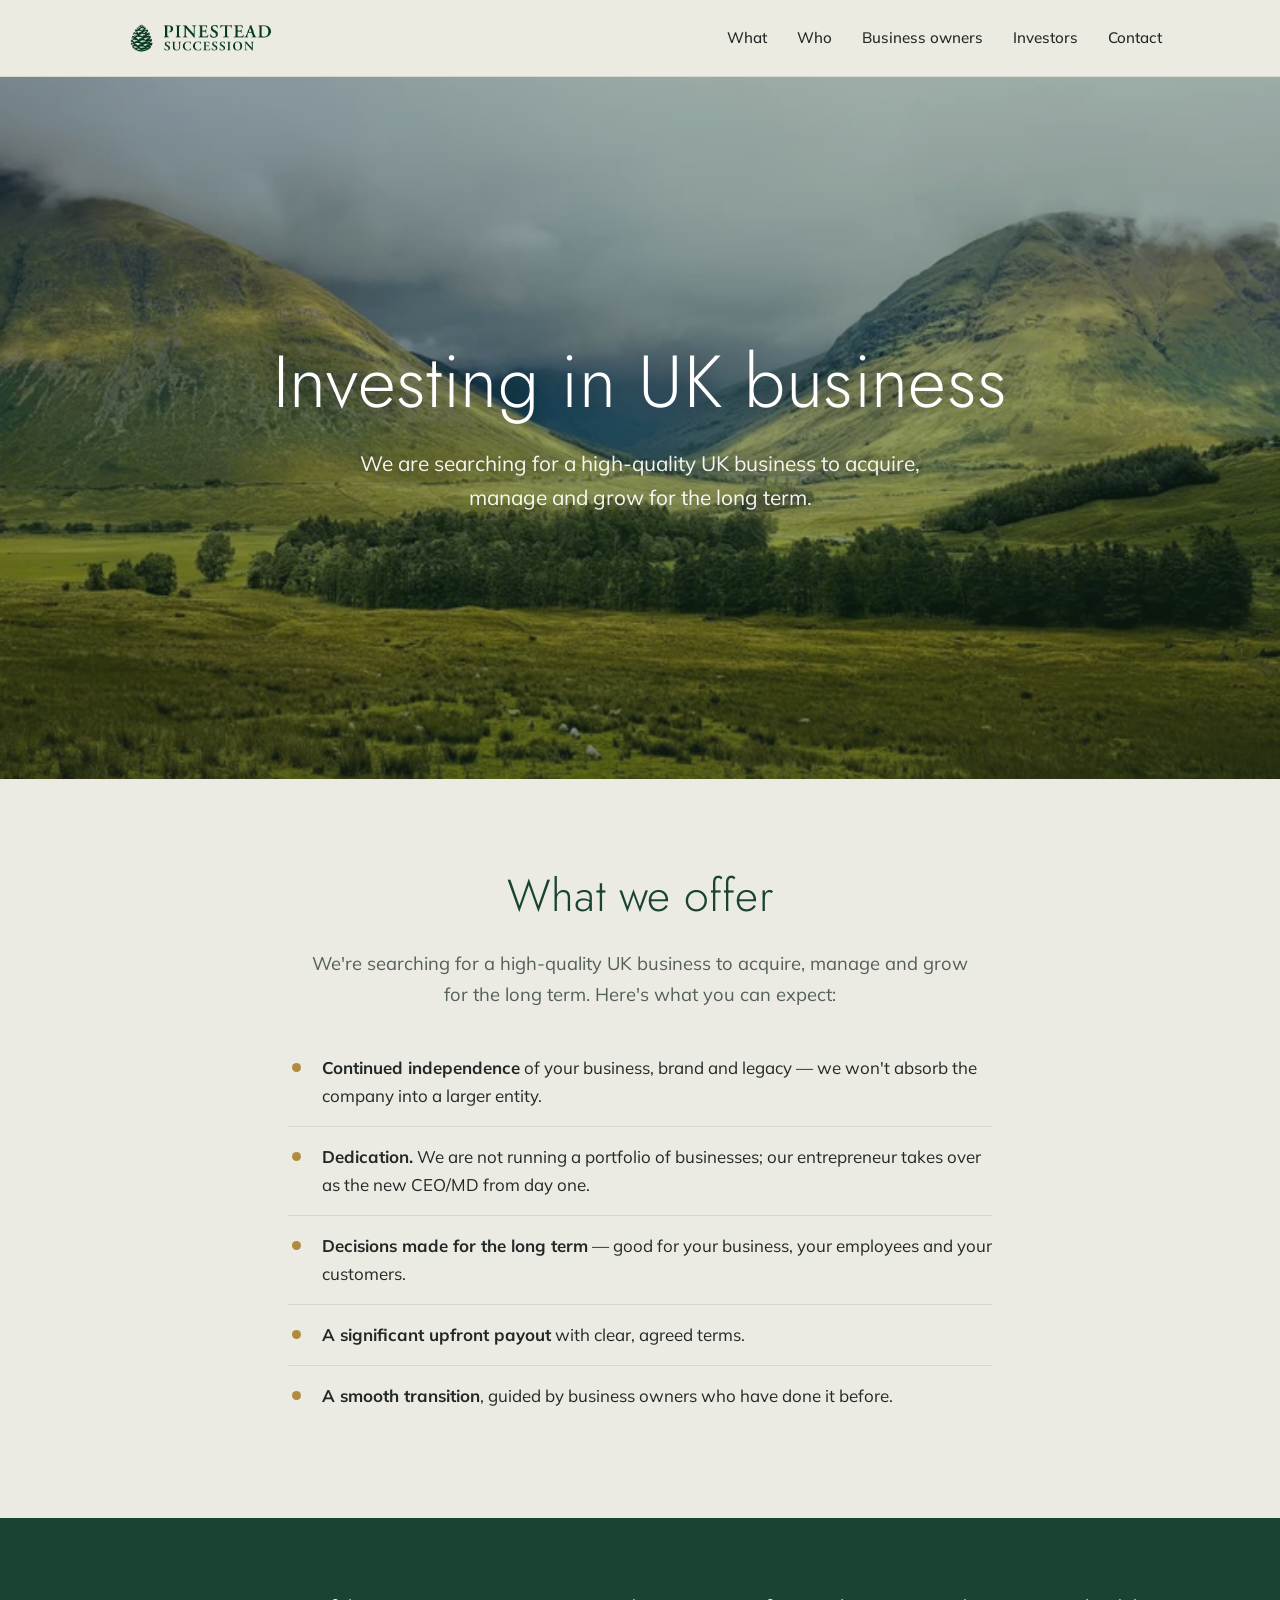
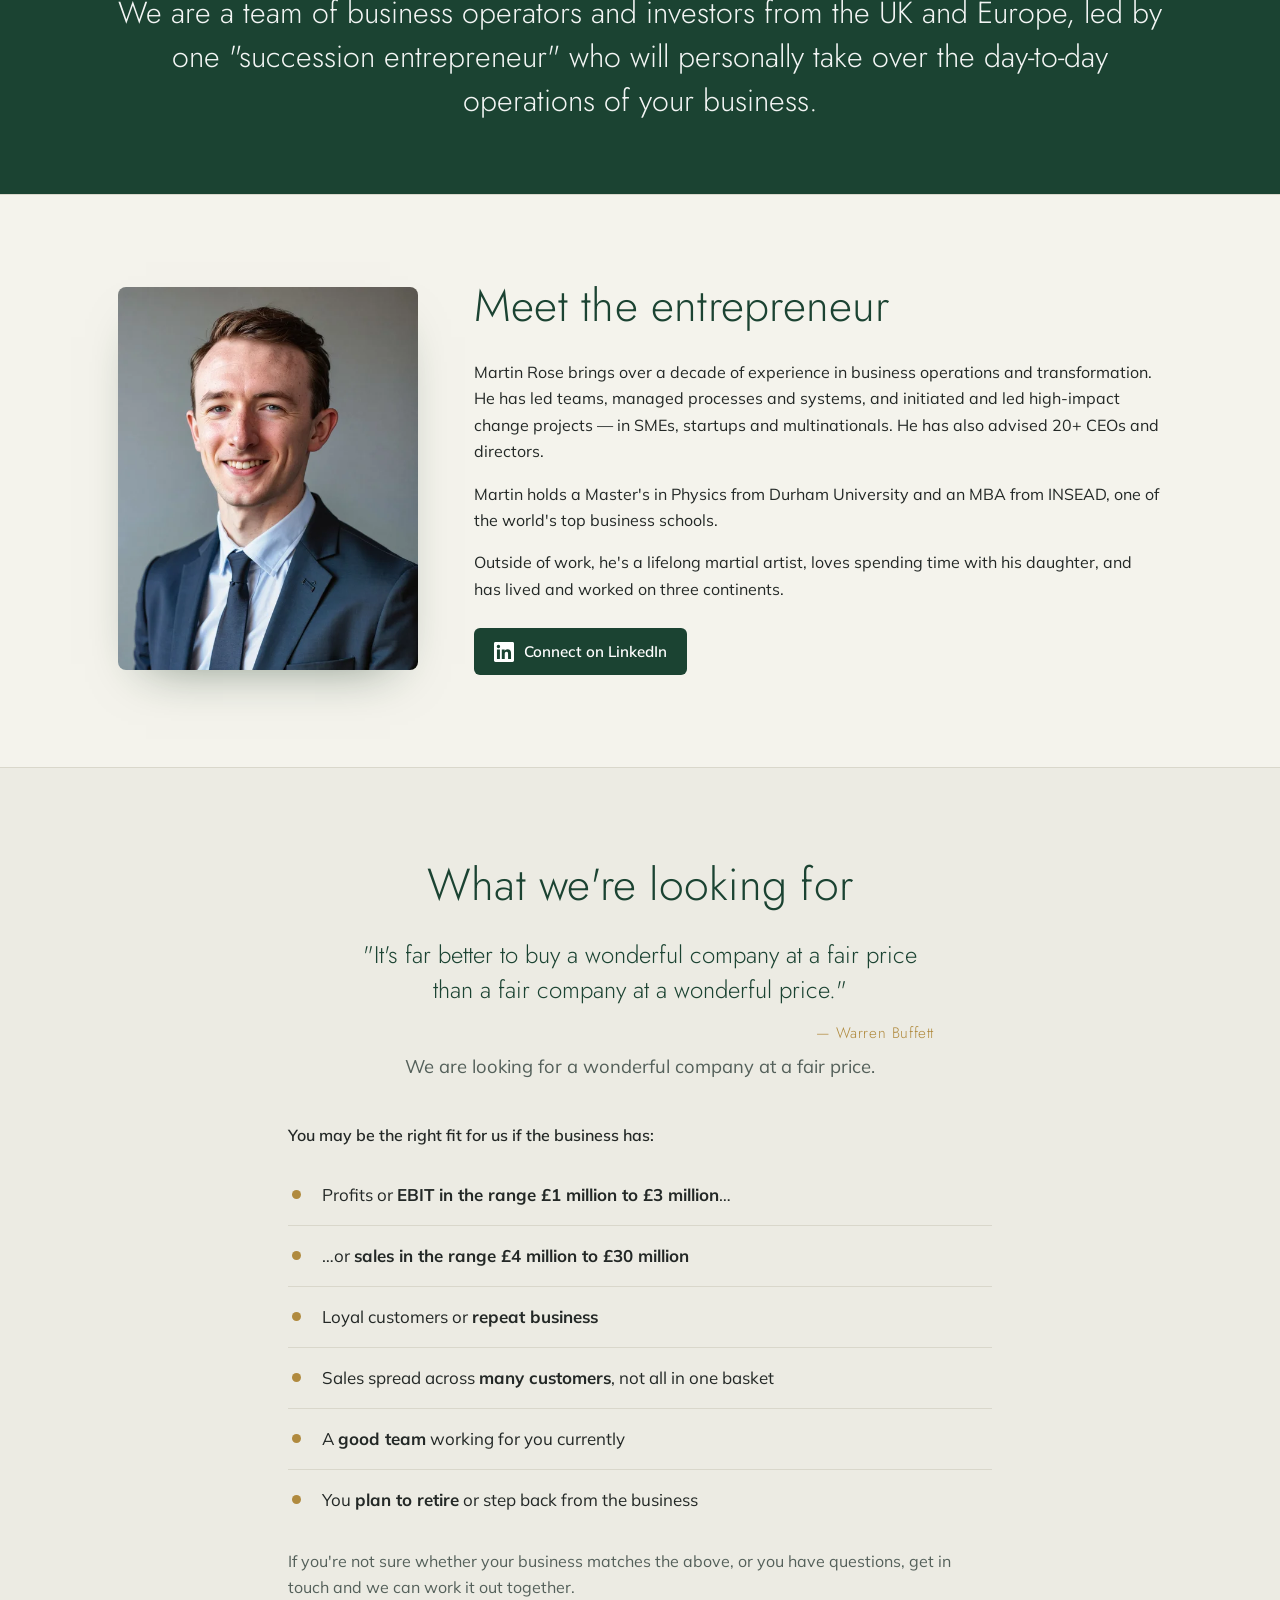
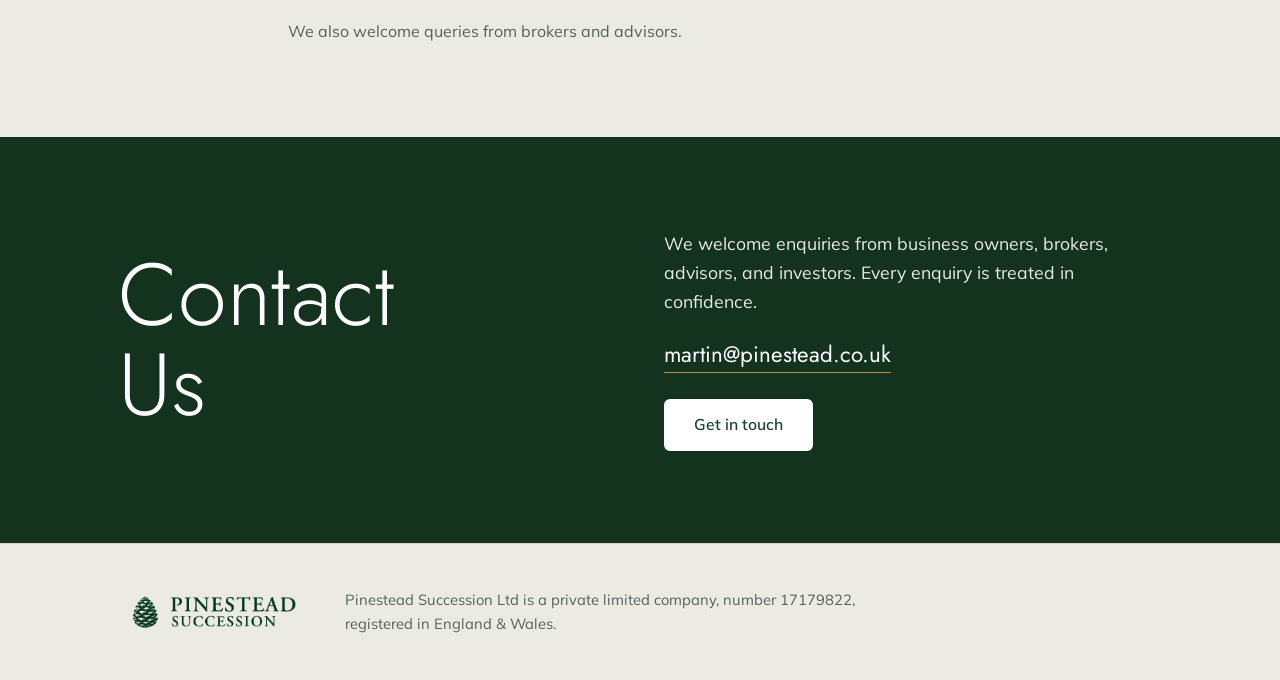
==== commit 5b6b67d4: "Restore quote-first order in "What we're looking for" Lead with the Buffett quote, then the plain-la" ====
--- a/index.html
+++ b/index.html
@@ -152,12 +152,12 @@
     <section id="business" class="section">
       <div class="container narrow">
         <h2 class="centered">What we're looking for</h2>
-        <p class="intro centered">We are looking for a wonderful company at a fair price.</p>
         <blockquote class="pull-quote">
           "It's far better to buy a wonderful company at a fair price than a fair
           company at a wonderful price."
           <cite>— Warren Buffett</cite>
         </blockquote>
+        <p class="intro centered">We are looking for a wonderful company at a fair price.</p>
         <p class="lead-in">You may be the right fit for us if the business has:</p>
         <ul class="feature-list">
           <li>Profits or <strong>EBIT in the range £1 million to £3 million</strong>…</li>
--- a/styles.css
+++ b/styles.css
@@ -133,7 +133,7 @@
   line-height: 1.45;
   color: var(--green);
 }
-.pull-quote cite { display: block; font-size: 0.95rem; font-style: normal; color: var(--accent); margin-top: 14px; letter-spacing: 0.04em; }
+.pull-quote cite { display: block; font-size: 0.95rem; font-style: normal; color: var(--accent); margin-top: 14px; letter-spacing: 0.04em; text-align: right;}
 
 /* Team band */
 .band { background: var(--green); padding: 72px 0; }
